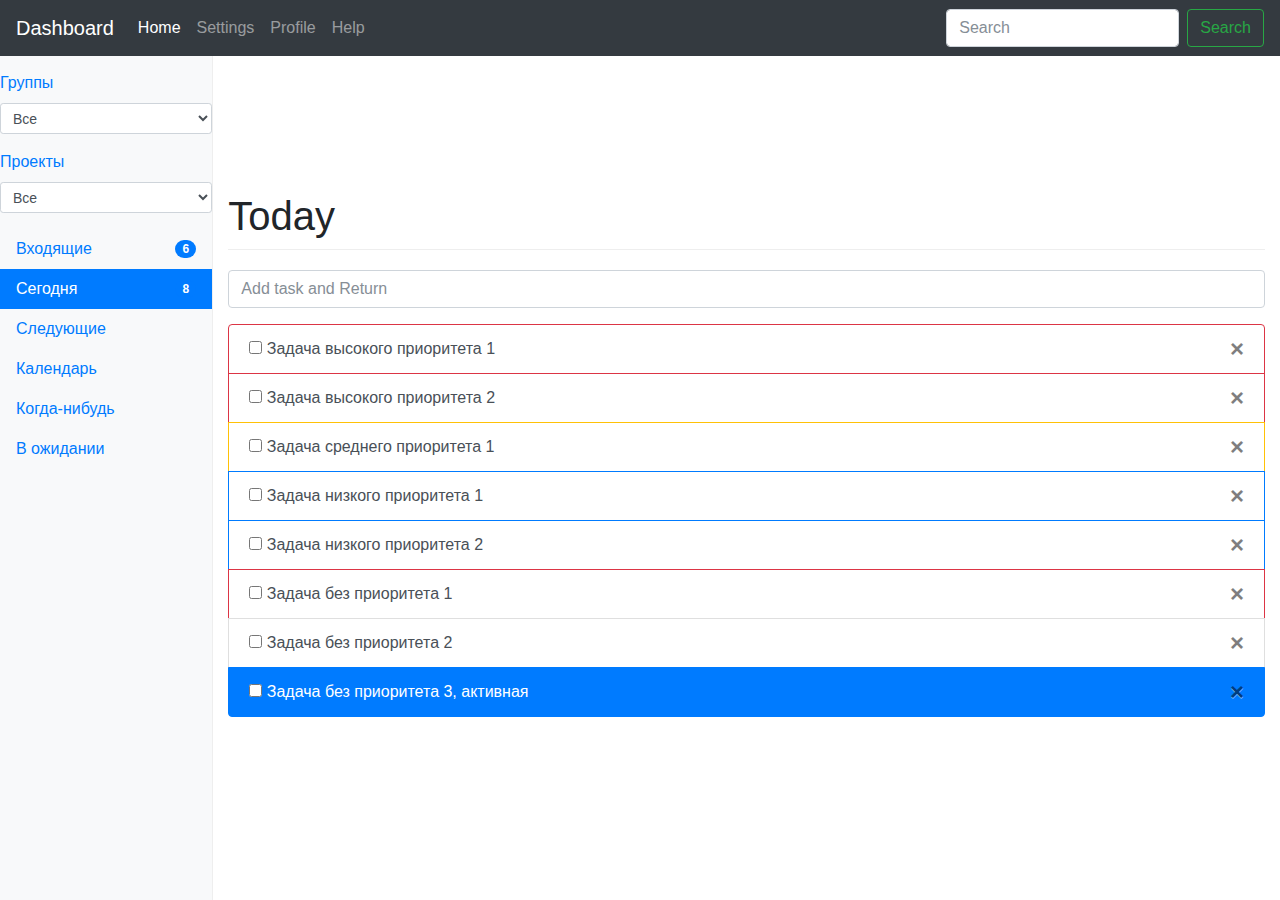
==== index.html @ 5ffcf673 "Initial commit" ====
<!DOCTYPE html>
<html lang="en"><head><meta http-equiv="Content-Type" content="text/html; charset=UTF-8">

    <meta name="viewport" content="width=device-width, initial-scale=1, shrink-to-fit=no">
    <meta name="description" content="Пример на bootstrap 4: Базовая панель администратора с фиксированной боковой панелью и навигационной панелью.">
    <meta name="author" content="">
    <link rel="icon" href="http://bootstrap-4.ru/favicon.ico">

    <title>Список дел</title>

    <!-- Bootstrap core CSS -->
    <link rel="stylesheet" href="css/bootstrap.min.css" rel="stylesheet">


    <!-- Custom styles for this template -->
    <link rel="stylesheet" href="css/main.css" rel="stylesheet">

</head>

<body><div id="touchvpn_icon_container" class="disconnected" draggable="true" style="right: 1.11607143% !important; bottom: 2.04081633% !important;"><div id="touchvpn_status_icon" class="touchvpn_gb"><div class="touchvpn_icon_sign">Best choice for browsing</div></div><div id="touchvpn_icon_selector"><div class="touchvpn_country touchvpn_se"><div class="touchvpn_icon_sign">Browse from Sweden</div></div><div class="touchvpn_country touchvpn_de"><div class="touchvpn_icon_sign">Browse from Germany</div></div><div class="touchvpn_country touchvpn_nl"><div class="touchvpn_icon_sign">Browse from Netherlands</div></div><div class="touchvpn_country touchvpn_ca"><div class="touchvpn_icon_sign">Browse from Canada</div></div></div></div>

<header>
    <nav class="navbar navbar-expand-md navbar-dark fixed-top bg-dark">
        <a class="navbar-brand" href="">Dashboard</a>
        <button class="navbar-toggler d-lg-none collapsed" type="button" data-toggle="collapse" data-target="#navbarsExampleDefault" aria-controls="navbarsExampleDefault" aria-expanded="false" aria-label="Toggle navigation">
            <span class="navbar-toggler-icon"></span>
        </button>

        <div class="navbar-collapse collapse" id="navbarsExampleDefault" style="">
            <ul class="navbar-nav mr-auto">
                <li class="nav-item active">
                    <a class="nav-link" href="">Home <span class="sr-only">(current)</span></a>
                </li>
                <li class="nav-item">
                    <a class="nav-link" href="">Settings</a>
                </li>
                <li class="nav-item">
                    <a class="nav-link" href="">Profile</a>
                </li>
                <li class="nav-item">
                    <a class="nav-link" href="">Help</a>
                </li>
            </ul>
            <form class="form-inline mt-2 mt-md-0">
                <input class="form-control mr-sm-2" type="text" placeholder="Search" aria-label="Search">
                <button class="btn btn-outline-success my-2 my-sm-0" type="submit">Search</button>
            </form>
        </div>
    </nav>
</header>

<div class="container-fluid">
    <div class="row">
        <!--Left menu-->
        <nav class="col-sm-3 col-md-2 d-none d-sm-block bg-light sidebar">

            <div class="form-group">
                <label for="groupSelect"><a href="">Группы</a></label>
                <select class="form-control form-control-sm" id="groupSelect">
                    <option>Все</option>
                    <option>Группа 1</option>
                    <option>Группа 2</option>
                    <option>Группа 3</option>
                    <option>Группа 4</option>
                    <option>Группа 5</option>
                </select>
            </div>

            <div class="form-group">
                <label for="projectSelect"><a href="">Проекты</a></label>
                <select class="form-control form-control-sm" id="projectSelect">
                    <option>Все</option>
                    <option>Проект 1</option>
                    <option>Проект 2</option>
                    <option>Проект 3</option>
                    <option>Проект 4</option>
                    <option>Проект 5</option>
                </select>
            </div>



            <ul class="nav nav-pills flex-column">
                <li class="nav-item ">
                    <a class="nav-link d-flex justify-content-between align-items-centerd-flex justify-content-between align-items-center"
                       href="">
                        Входящие
                        <span class="badge badge-primary badge-pill">6</span>
                    </a>
                </li>

                <li class="nav-item ">
                    <a class="nav-link d-flex justify-content-between align-items-centerd-flex justify-content-between align-items-center active"
                       href="">
                        Сегодня
                        <span class="badge badge-primary badge-pill">8</span>
                    </a>
                </li>

                <li class="nav-item">
                    <a class="nav-link" href="">Следующие</a>
                </li>
                <li class="nav-item">
                    <a class="nav-link" href="">Календарь</a>
                </li>
                <li class="nav-item">
                    <a class="nav-link" href="">Когда-нибудь</a>
                </li>
                <li class="nav-item">
                    <a class="nav-link" href="">В ожидании</a>
                </li>
            </ul>


        </nav>
        <!--End Left menu-->

        <!--Content -->
        <main role="main" class="col-sm-9 ml-sm-auto col-md-10 pt-3">
            <h1>Today</h1>

            <!--Add task form -->
            <form>
                <div class="form-group">
                    <input type="input" class="form-control" id="add-task" placeholder="Add task and Return">
                </div>
            </form>

            <!--Todo list -->
            <div class="list-group">

                <!--Task-->
                <a href="#" class="list-group-item list-group-item-action border-danger">
                    <input type="checkbox"  class="complate-task">
                    Задача высокого приоритета 1
                    <button type="button" class="close" aria-label="Close">
                        <span aria-hidden="true">&times;</span>
                    </button>
                </a>
                <!--End Task-->

                <a href="#" class="list-group-item list-group-item-action border-danger">
                    <input type="checkbox"  class="complate-task">
                    Задача высокого приоритета 2
                    <button type="button" class="close" aria-label="Close">
                        <span aria-hidden="true">&times;</span>
                    </button>
                </a>

                <a href="#" class="list-group-item list-group-item-action border-warning">
                    <input type="checkbox"  class="complate-task">
                    Задача среднего приоритета 1
                    <button type="button" class="close" aria-label="Close">
                        <span aria-hidden="true">&times;</span>
                    </button>
                </a>

                <a href="#" class="list-group-item list-group-item-action border-primary">
                    <input type="checkbox"  class="complate-task">
                    Задача низкого приоритета 1
                    <button type="button" class="close" aria-label="Close">
                        <span aria-hidden="true">&times;</span>
                    </button>
                </a>

                <a href="#" class="list-group-item list-group-item-action border-primary">
                    <input type="checkbox"  class="complate-task">
                    Задача низкого приоритета 2
                    <button type="button" class="close" aria-label="Close">
                        <span aria-hidden="true">&times;</span>
                    </button>
                </a>

                <a href="#" class="list-group-item list-group-item-action border-danger">
                    <input type="checkbox"  class="complate-task">
                    Задача без приоритета 1
                    <button type="button" class="close" aria-label="Close">
                        <span aria-hidden="true">&times;</span>
                    </button>
                </a>

                <a href="#" class="list-group-item list-group-item-action">
                    <input type="checkbox"  class="complate-task">
                    Задача без приоритета 2
                    <button type="button" class="close" aria-label="Close">
                        <span aria-hidden="true">&times;</span>
                    </button>
                </a>

                <a href="#" class="list-group-item list-group-item-action active">
                    <input type="checkbox"  class="complate-task">
                    Задача без приоритета 3, активная
                    <button type="button" class="close" aria-label="Close">
                        <span aria-hidden="true">&times;</span>
                    </button>
                </a>

               </div>
            <!--End Todo list -->

        </main>
        <!--End Content -->
    </div>
</div>

<!-- Bootstrap core JavaScript
================================================== -->
<!-- Placed at the end of the document so the pages load faster -->
<script src="js/jquery-3.2.1.slim.min.js" integrity="sha384-KJ3o2DKtIkvYIK3UENzmM7KCkRr/rE9/Qpg6aAZGJwFDMVNA/GpGFF93hXpG5KkN" crossorigin="anonymous"></script>
<script>window.jQuery || document.write('<script src="../../../../assets/js/vendor/jquery.min.js"><\/script>')</script>
<script src="js/popper.min.js"></script>
<script src="js/bootstrap.min.js"></script>

</body></html>
---- css/main.css ----
/*
 * Base structure
 */

/* Move down content because we have a fixed navbar that is 3.5rem tall */
body {
  padding-top: 3.5rem;
}

/*
 * Typography
 */

h1 {
  margin-bottom: 20px;
  padding-bottom: 9px;
  border-bottom: 1px solid #eee;
}

/*
 * Sidebar
 */

.sidebar {
  position: fixed;
  top: 51px;
  bottom: 0;
  left: 0;
  z-index: 1000;
  padding: 20px;
  overflow-x: hidden;
  overflow-y: auto; /* Scrollable contents if viewport is shorter than content. */
  border-right: 1px solid #eee;
}

/* Sidebar navigation */
.sidebar {
  padding-left: 0;
  padding-right: 0;
}

.sidebar .nav {
  margin-bottom: 20px;
}

.sidebar .nav-item {
  width: 100%;
}

.sidebar .nav-item + .nav-item {
  margin-left: 0;
}

.sidebar .nav-link {
  border-radius: 0;
}

/*
 * Dashboard
 */

 /* Placeholders */
.placeholders {
  padding-bottom: 3rem;
}

.placeholder img {
  padding-top: 1.5rem;
  padding-bottom: 1.5rem;
}
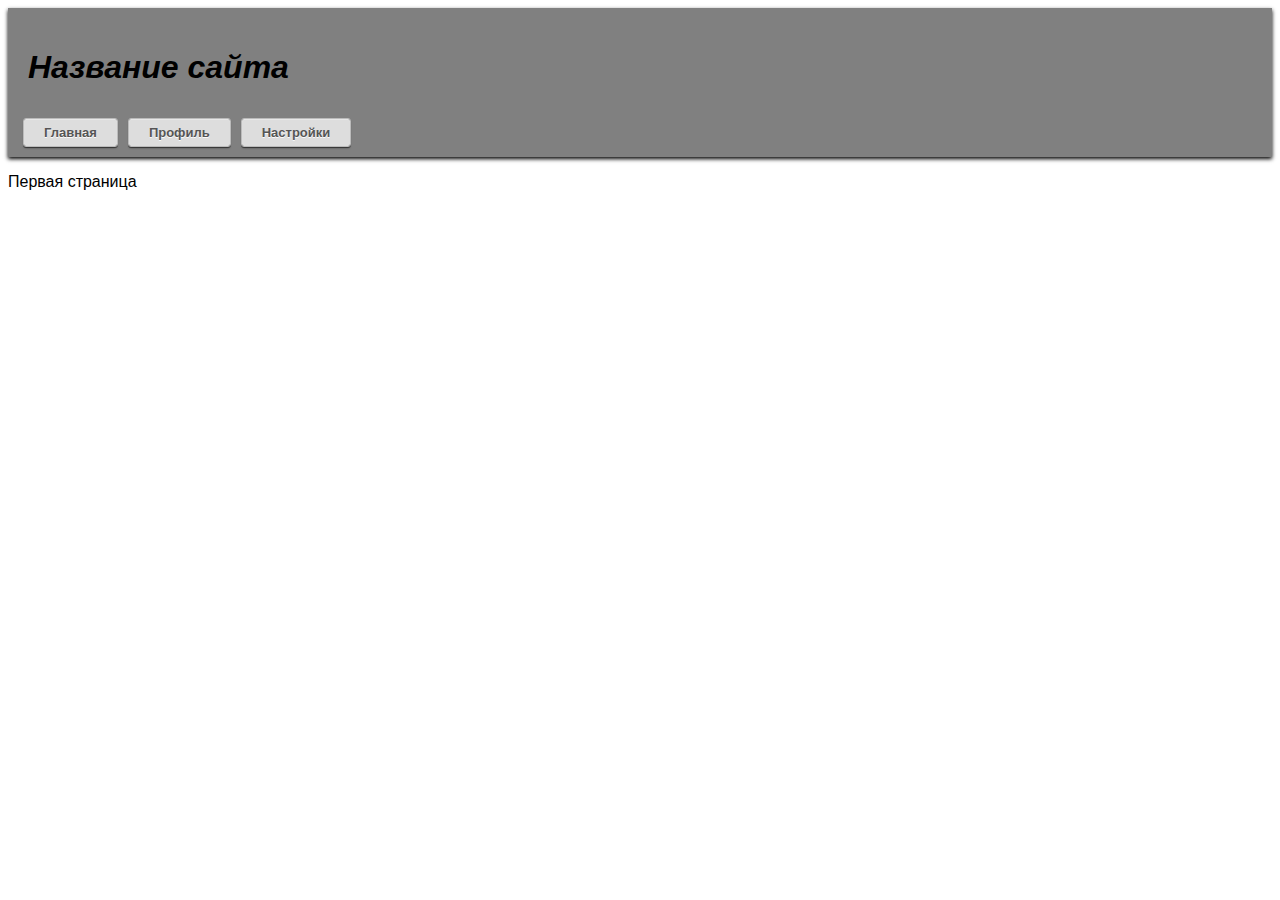
==== commit e04d9338: "Добавлен VueJS" ====
--- a/index.html
+++ b/index.html
@@ -8,207 +8,41 @@
 
     <title>Список дел</title>
 
-    <!-- Bootstrap core CSS -->
-    <link rel="stylesheet" href="css/bootstrap.min.css" rel="stylesheet">
+    <!-- CSS -->
+    <link rel="stylesheet" href="css/style.css" rel="stylesheet">
 
 
-    <!-- Custom styles for this template -->
-    <link rel="stylesheet" href="css/main.css" rel="stylesheet">
+    <!-- JS-->
+    <script src="js/vue.js"></script>
+    <!--<script src="https://unpkg.com/vue"></script>-->
+
+
 
 </head>
 
-<body><div id="touchvpn_icon_container" class="disconnected" draggable="true" style="right: 1.11607143% !important; bottom: 2.04081633% !important;"><div id="touchvpn_status_icon" class="touchvpn_gb"><div class="touchvpn_icon_sign">Best choice for browsing</div></div><div id="touchvpn_icon_selector"><div class="touchvpn_country touchvpn_se"><div class="touchvpn_icon_sign">Browse from Sweden</div></div><div class="touchvpn_country touchvpn_de"><div class="touchvpn_icon_sign">Browse from Germany</div></div><div class="touchvpn_country touchvpn_nl"><div class="touchvpn_icon_sign">Browse from Netherlands</div></div><div class="touchvpn_country touchvpn_ca"><div class="touchvpn_icon_sign">Browse from Canada</div></div></div></div>
+<body>
 
-<header>
-    <nav class="navbar navbar-expand-md navbar-dark fixed-top bg-dark">
-        <a class="navbar-brand" href="">Dashboard</a>
-        <button class="navbar-toggler d-lg-none collapsed" type="button" data-toggle="collapse" data-target="#navbarsExampleDefault" aria-controls="navbarsExampleDefault" aria-expanded="false" aria-label="Toggle navigation">
-            <span class="navbar-toggler-icon"></span>
-        </button>
+<div id="demo">
 
-        <div class="navbar-collapse collapse" id="navbarsExampleDefault" style="">
-            <ul class="navbar-nav mr-auto">
-                <li class="nav-item active">
-                    <a class="nav-link" href="">Home <span class="sr-only">(current)</span></a>
-                </li>
-                <li class="nav-item">
-                    <a class="nav-link" href="">Settings</a>
-                </li>
-                <li class="nav-item">
-                    <a class="nav-link" href="">Profile</a>
-                </li>
-                <li class="nav-item">
-                    <a class="nav-link" href="">Help</a>
-                </li>
-            </ul>
-            <form class="form-inline mt-2 mt-md-0">
-                <input class="form-control mr-sm-2" type="text" placeholder="Search" aria-label="Search">
-                <button class="btn btn-outline-success my-2 my-sm-0" type="submit">Search</button>
-            </form>
-        </div>
-    </nav>
-</header>
+  <div id="header">
 
-<div class="container-fluid">
-    <div class="row">
-        <!--Left menu-->
-        <nav class="col-sm-3 col-md-2 d-none d-sm-block bg-light sidebar">
+    <h1>
+      {{ title }}
+    </h1>
 
-            <div class="form-group">
-                <label for="groupSelect"><a href="">Группы</a></label>
-                <select class="form-control form-control-sm" id="groupSelect">
-                    <option>Все</option>
-                    <option>Группа 1</option>
-                    <option>Группа 2</option>
-                    <option>Группа 3</option>
-                    <option>Группа 4</option>
-                    <option>Группа 5</option>
-                </select>
-            </div>
+    <nav-bar
+        v-for="(name, value) in views"
+        :value = "value"
+        :name = "name"
+    >
+    </nav-bar>
 
-            <div class="form-group">
-                <label for="projectSelect"><a href="">Проекты</a></label>
-                <select class="form-control form-control-sm" id="projectSelect">
-                    <option>Все</option>
-                    <option>Проект 1</option>
-                    <option>Проект 2</option>
-                    <option>Проект 3</option>
-                    <option>Проект 4</option>
-                    <option>Проект 5</option>
-                </select>
-            </div>
+  </div>
 
+  <content-box></content-box>
 
+</div>
+</body>
 
-            <ul class="nav nav-pills flex-column">
-                <li class="nav-item ">
-                    <a class="nav-link d-flex justify-content-between align-items-centerd-flex justify-content-between align-items-center"
-                       href="">
-                        Входящие
-                        <span class="badge badge-primary badge-pill">6</span>
-                    </a>
-                </li>
-
-                <li class="nav-item ">
-                    <a class="nav-link d-flex justify-content-between align-items-centerd-flex justify-content-between align-items-center active"
-                       href="">
-                        Сегодня
-                        <span class="badge badge-primary badge-pill">8</span>
-                    </a>
-                </li>
-
-                <li class="nav-item">
-                    <a class="nav-link" href="">Следующие</a>
-                </li>
-                <li class="nav-item">
-                    <a class="nav-link" href="">Календарь</a>
-                </li>
-                <li class="nav-item">
-                    <a class="nav-link" href="">Когда-нибудь</a>
-                </li>
-                <li class="nav-item">
-                    <a class="nav-link" href="">В ожидании</a>
-                </li>
-            </ul>
-
-
-        </nav>
-        <!--End Left menu-->
-
-        <!--Content -->
-        <main role="main" class="col-sm-9 ml-sm-auto col-md-10 pt-3">
-            <h1>Today</h1>
-
-            <!--Add task form -->
-            <form>
-                <div class="form-group">
-                    <input type="input" class="form-control" id="add-task" placeholder="Add task and Return">
-                </div>
-            </form>
-
-            <!--Todo list -->
-            <div class="list-group">
-
-                <!--Task-->
-                <a href="#" class="list-group-item list-group-item-action border-danger">
-                    <input type="checkbox"  class="complate-task">
-                    Задача высокого приоритета 1
-                    <button type="button" class="close" aria-label="Close">
-                        <span aria-hidden="true">&times;</span>
-                    </button>
-                </a>
-                <!--End Task-->
-
-                <a href="#" class="list-group-item list-group-item-action border-danger">
-                    <input type="checkbox"  class="complate-task">
-                    Задача высокого приоритета 2
-                    <button type="button" class="close" aria-label="Close">
-                        <span aria-hidden="true">&times;</span>
-                    </button>
-                </a>
-
-                <a href="#" class="list-group-item list-group-item-action border-warning">
-                    <input type="checkbox"  class="complate-task">
-                    Задача среднего приоритета 1
-                    <button type="button" class="close" aria-label="Close">
-                        <span aria-hidden="true">&times;</span>
-                    </button>
-                </a>
-
-                <a href="#" class="list-group-item list-group-item-action border-primary">
-                    <input type="checkbox"  class="complate-task">
-                    Задача низкого приоритета 1
-                    <button type="button" class="close" aria-label="Close">
-                        <span aria-hidden="true">&times;</span>
-                    </button>
-                </a>
-
-                <a href="#" class="list-group-item list-group-item-action border-primary">
-                    <input type="checkbox"  class="complate-task">
-                    Задача низкого приоритета 2
-                    <button type="button" class="close" aria-label="Close">
-                        <span aria-hidden="true">&times;</span>
-                    </button>
-                </a>
-
-                <a href="#" class="list-group-item list-group-item-action border-danger">
-                    <input type="checkbox"  class="complate-task">
-                    Задача без приоритета 1
-                    <button type="button" class="close" aria-label="Close">
-                        <span aria-hidden="true">&times;</span>
-                    </button>
-                </a>
-
-                <a href="#" class="list-group-item list-group-item-action">
-                    <input type="checkbox"  class="complate-task">
-                    Задача без приоритета 2
-                    <button type="button" class="close" aria-label="Close">
-                        <span aria-hidden="true">&times;</span>
-                    </button>
-                </a>
-
-                <a href="#" class="list-group-item list-group-item-action active">
-                    <input type="checkbox"  class="complate-task">
-                    Задача без приоритета 3, активная
-                    <button type="button" class="close" aria-label="Close">
-                        <span aria-hidden="true">&times;</span>
-                    </button>
-                </a>
-
-               </div>
-            <!--End Todo list -->
-
-        </main>
-        <!--End Content -->
-    </div>
-</div>
-
-<!-- Bootstrap core JavaScript
-================================================== -->
-<!-- Placed at the end of the document so the pages load faster -->
-<script src="js/jquery-3.2.1.slim.min.js" integrity="sha384-KJ3o2DKtIkvYIK3UENzmM7KCkRr/rE9/Qpg6aAZGJwFDMVNA/GpGFF93hXpG5KkN" crossorigin="anonymous"></script>
-<script>window.jQuery || document.write('<script src="../../../../assets/js/vendor/jquery.min.js"><\/script>')</script>
-<script src="js/popper.min.js"></script>
-<script src="js/bootstrap.min.js"></script>
-
-</body></html>+<script src="js/main.js"></script>
+</html>--- a/css/style.css
+++ b/css/style.css
@@ -0,0 +1,67 @@
+#demo {
+  font-family: 'Helvetica', Arial, sans-serif;
+}
+
+#header{
+  background: gray;
+  box-shadow: 0 2px 4px;
+  padding: 10px;
+}
+
+#header H1{
+  font-family: 'Georgia', Arial, sans;
+  font-style: italic;
+  padding:10px;
+}
+
+#header button{
+  display: inline-block;
+  *display: inline;
+  zoom: 1;
+  padding: 6px 20px;
+  margin: 0 5px;
+  cursor: pointer;
+  border: 1px solid #bbb;
+  overflow: visible;
+  font: bold 13px arial, helvetica, sans-serif;
+  text-decoration: none;
+  white-space: nowrap;
+  color: #555;
+  background-color: #ddd;
+  background-image: linear-gradient(top, rgba(255,255,255,1),
+  rgba(255,255,255,0)),
+  url([data-uri][...]QmCC);
+  transition: background-color .2s ease-out;
+  background-clip: padding-box; /* Fix bleeding */
+  border-radius: 3px;
+  box-shadow: 0 1px 0 rgba(0, 0, 0, .3),
+  0 2px 2px -1px rgba(0, 0, 0, .5),
+  0 1px 0 rgba(255, 255, 255, .3) inset;
+  text-shadow: 0 1px 0 rgba(255,255,255, .9);
+}
+
+button:hover{
+  background-color: #eee;
+  color: #555;
+}
+
+button:active{
+  background: red;
+  text-shadow: none;
+  box-shadow: 0 1px 1px rgba(0, 0, 0, .3) inset;
+}
+
+.active{
+  background: blue;
+  text-shadow: none;
+  box-shadow: 0 1px 1px rgba(0, 0, 0, .3) inset;
+}
+
+a {
+  text-decoration: none;
+  color: #f66;
+}
+
+#content{
+  padding: 10px 20px;
+}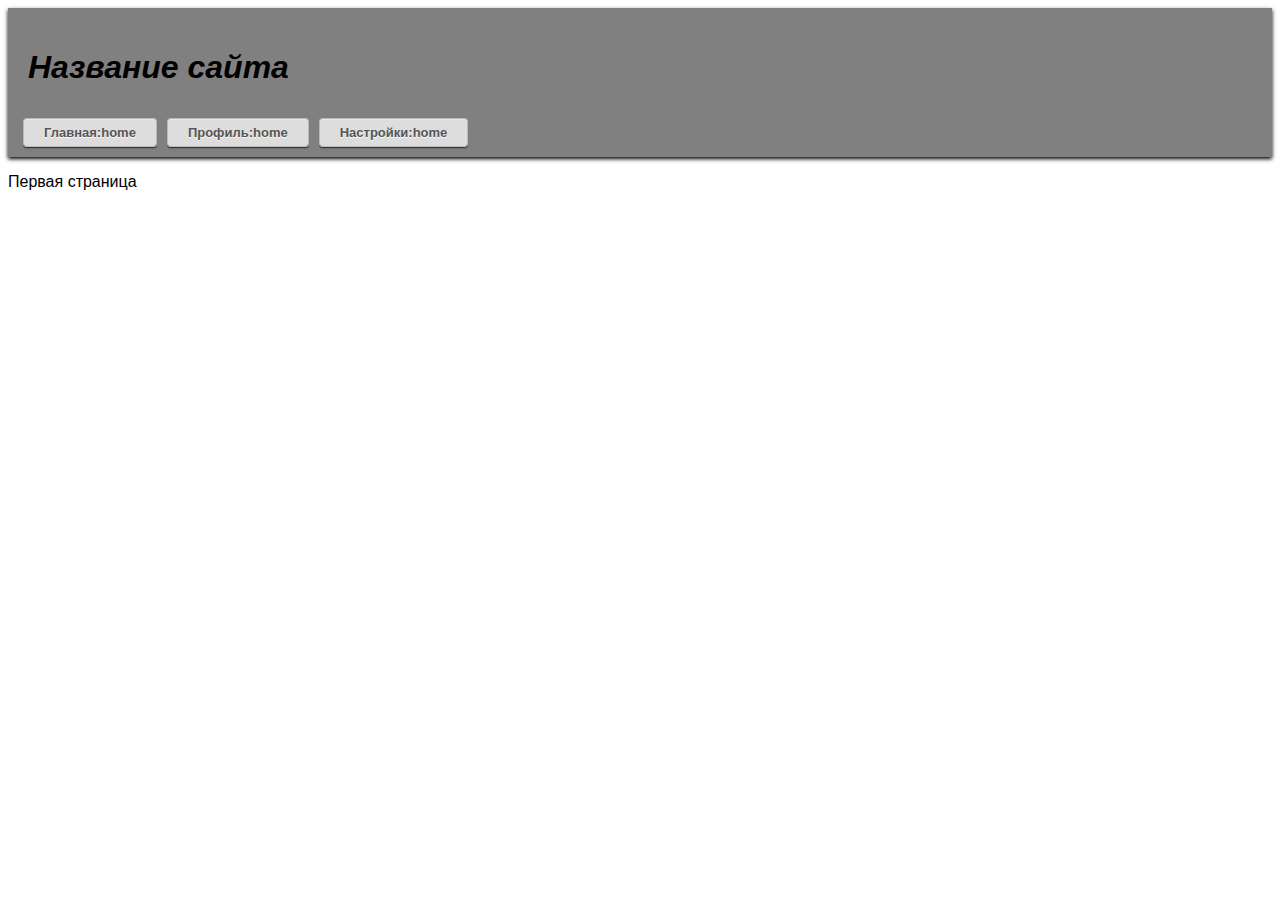
==== commit e1c2a4c4: "доступ через options" ====
--- a/index.html
+++ b/index.html
@@ -34,12 +34,15 @@
         v-for="(name, value) in views"
         :value = "value"
         :name = "name"
+        :current = "currentView"
     >
     </nav-bar>
 
   </div>
 
-  <content-box></content-box>
+  <content-box
+          :current = "currentView"
+  ></content-box>
 
 </div>
 </body>
